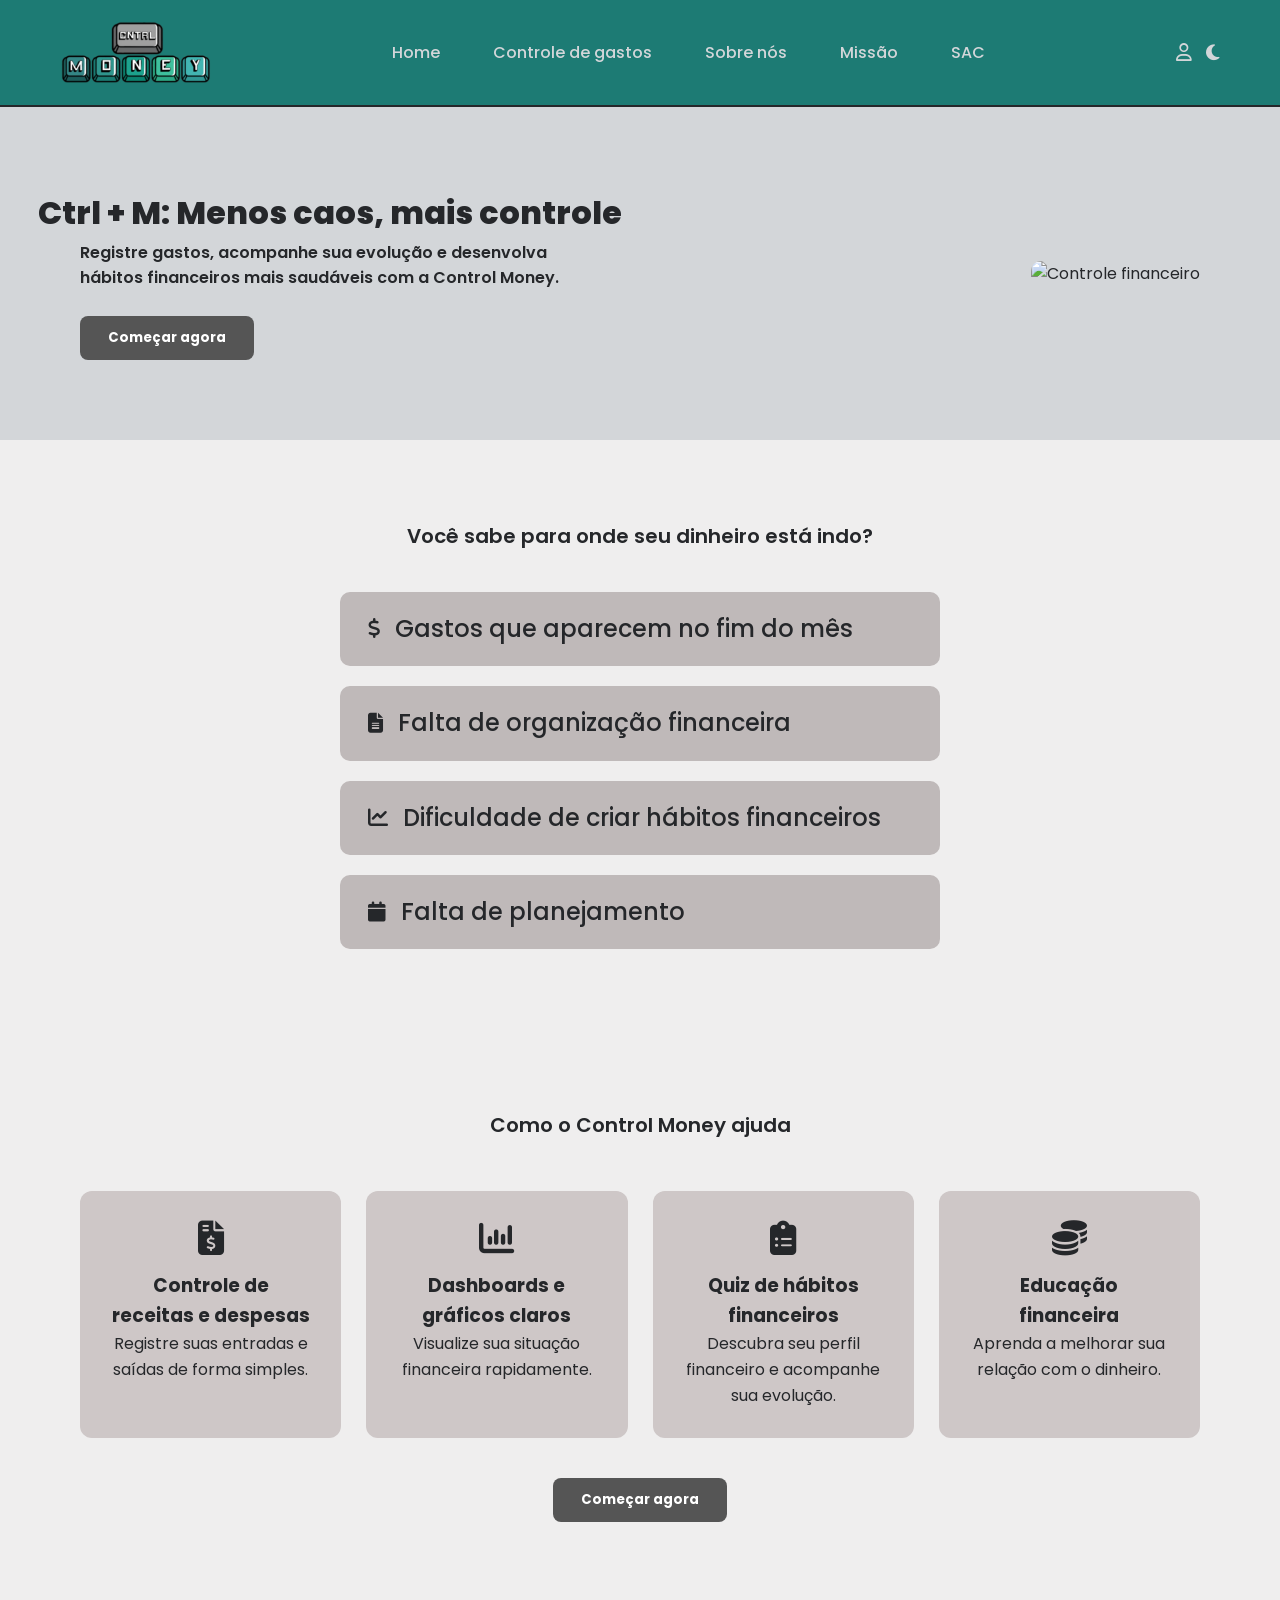
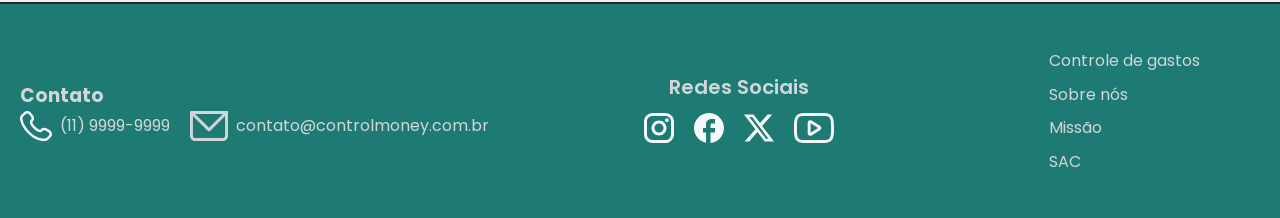
==== index.html @ adb3f0d6 "acho que agora vai" ====
<!doctype html>
<html lang="pt-br">
  <head>
    <meta charset="UTF-8" />
    <meta name="viewport" content="width=device-width, initial-scale=1.0" />
    <title>Control Money</title>
    <link rel="stylesheet" href="./css/home.css" />
    <link
      rel="stylesheet"
      href="https://cdnjs.cloudflare.com/ajax/libs/font-awesome/6.5.0/css/all.min.css"
    />
    <link
      href="https://fonts.googleapis.com/css2?family=Poppins:wght@300;400;500;600;700&display=swap"
      rel="stylesheet"
    />
  </head>

  <body>
    <header class="header">
      <div class="headerContainer">
        <div class="menu-toggle">
          <i class="fa-solid fa-bars iconHeader"></i>
        </div>
        <img class="logo" src="./img/logo-site.svg" alt="Logo" />
        <nav class="menu">
          <ul>
            <li><a href="#">Home</a></li>
            <li>
              <a href="./pages/controle-de-gasto/controledegastos.html"
                >Controle de gastos</a
              >
            </li>
            <li><a href="./pages/sobre-nos/page.html">Sobre nós</a></li>
            <li><a href="#">Missão</a></li>
            <li><a href="./pages/sac/page.html">SAC</a></li>
          </ul>
        </nav>

        <div class="header-icons">
          <button><i class="fa-regular fa-user iconHeader"></i></button>
          <button id="toggle-dark"><i class="fa-solid fa-moon iconHeader"></i></button>
        </div>
      </div>
    </header>

    <main class="main">
      <section class="slogan">
        <div class="slogan-text">
          <h2>Ctrl + M: Menos caos, mais controle</h2>
          <p>
            Registre gastos, acompanhe sua evolução e desenvolva hábitos
            financeiros mais saudáveis com a Control Money.
          </p>
          <button class="btn">Começar agora</button>
        </div>
        <div class="slogan-image">
          <img src="img/finance.png" alt="Controle financeiro">
        </div>
      </section>

      <section class="problemas-section">
        <h2>Você sabe para onde seu dinheiro está indo?</h2>
        <div class="problemas-list">
          <div class="problema">
            <i class="fa-solid fa-dollar-sign"></i>
            <p>Gastos que aparecem no fim do mês</p>
          </div>
          <div class="problema">
            <i class="fa-solid fa-file-lines"></i>
            <p>Falta de organização financeira</p>
          </div>
          <div class="problema">
            <i class="fa-solid fa-chart-line"></i>
            <p>Dificuldade de criar hábitos financeiros</p>
          </div>
          <div class="problema">
            <i class="fa-solid fa-calendar"></i>
            <p>Falta de planejamento</p>
          </div>
        </div>
      </section>

      <section class="solucao">
        <h2>Como o Control Money ajuda</h2>
        <div class="cards">
          <div class="card">
            <i class="fa-solid fa-file-invoice-dollar"></i>
            <h3>Controle de receitas e despesas</h3>
            <p>Registre suas entradas e saídas de forma simples.</p>
          </div>

          <div class="card">
            <i class="fa-solid fa-chart-column"></i>
            <h3>Dashboards e gráficos claros</h3>
            <p>Visualize sua situação financeira rapidamente.</p>
          </div>

          <div class="card">
            <i class="fa-solid fa-clipboard-list"></i>
            <h3>Quiz de hábitos financeiros</h3>
            <p>Descubra seu perfil financeiro e acompanhe sua evolução.</p>
          </div>

          <div class="card">
            <i class="fa-solid fa-coins"></i>
            <h3>Educação financeira</h3>
            <p>Aprenda a melhorar sua relação com o dinheiro.</p>
          </div>
        </div>

        <div class="cta">
          <button class="btn" id="modal">Começar agora</button>
        </div>
      </section>
    </main>

    


  <div class="cm-footer">
  <footer class="footer">
 <div class="footer-contact"> 
    <h3>Contato</h3> 

 <div class="contato-lado">   
<div class="contato-link">
<img src="./img/phone.svg" alt="celular">
<p>(11) 9999-9999</h3></p>
</div>

<div class="contato-link">
<img src="./img/email (1).svg" alt="email">
<p>contato@controlmoney.com.br</p>
</div>
</div>
</div>


<div class="redes">
    <h2>Redes Sociais</h2>
    <nav aria-label="Redes Sociais">
        <ul>
<li><a href="#" class="redes-link"> <img src="./img/insta.svg" alt="Instagram"></a> </li>
<li><a href="#"><img src="./img/face.svg" alt="Facebook"></a></li>
<li><a href="#"><img src="./img/x.svg" alt="X"></a></li>
<li><a href="#"><img src="./img/youtube.svg" alt="Youtube"></a></li>
</ul>
</nav>
</div>

<div class="outros">
<nav>

<ul>
<li><a href="./pages/controle-de-gasto/controledegastos.html" >Controle de gastos</a></li>
<li><a href="./pages/sobre-nos/page.html" >Sobre nós</a></li>
<li><a href="#" >Missão</a></li>
<li><a href="./pages/sac/page.html" >SAC</a></li>
</ul>
</nav>
</div>
</footer>
</div>

 <script src="./js/script.js"></script>
  <script src="./pages/questionario/js/script.js"></script>

  </body>
</html>
---- css/home.css ----
@import url(../css/root.css);

* {
  margin: 0;
  padding: 0;
  box-sizing: border-box;
  font-family: "Poppins", sans-serif;
}

/* ================= BODY ================= */

body {
  background: var(--bg-body);
  color: var(--text-main);
  line-height: 1.6;
  overflow-x: hidden;
}

.main {
  width: 100%;
  margin: 0 auto;
  max-width: 1400px;
}

/* ================= HEADER ================= */

.header {
  display: flex;
  align-items: center;
  justify-content: space-between;
  padding: 20px 60px;
  background: var(--bg-header);
  position: relative;
  border-bottom: 2px solid var(--border-header);
}

.headerContainer {
  display: flex;
  align-items: center;
  justify-content: space-between;
  flex-wrap: wrap;
  width: 100%;
  margin: 0 auto;
  max-width: 1400px;
}

/* ================= MENU ================= */

.menu ul {
  display: flex;
  list-style: none;
  gap: 25px;
}

.menu a {
  text-decoration: none;
  color: var(--text-buttons);
  font-weight: 500;
  padding: 8px 14px;
  border-radius: 15px;
  transition: 0.3s;
  font-size: 1rem;
}

/* HOVER COM COR (igual antes) */

.menu a:hover {
  background: var(--hoverButton-Header);
  color: var(--text-buttons);
}

/* ================= ICONES ================= */

.header-icons button {
  border: none;
  background: none;
  font-size: 18px;
  margin-left: 10px;
  cursor: pointer;
}

.iconHeader {
  color: var(--text-buttons);
}

/* ================= MENU HAMBURGUER ================= */

.menu-toggle {
  display: none;
  font-size: 26px;
  cursor: pointer;
}

/* ================= LOGO ================= */

.logo {
  height: 65px;
}

/* ================= HERO ================= */

.slogan {
  display: flex;
  justify-content: space-between;
  align-items: center;
  padding: 80px;
  background: var(--bg-hero);
  flex-wrap: wrap;
  gap: 40px;
}

.slogan-text {
  max-width: 500px;
}

.slogan-text h2 {
  font-size: 2rem;
  font-weight: 800;
  margin-bottom: 1.5px;
  white-space: nowrap;
  text-align: left;
}

.slogan-text p {
  margin-bottom: 25px;
  color: var(--text-secondary);
  font-weight: 600;
  text-align: left;
  justify-content: center;
}

.slogan-image img {
  width: 400px;
  max-width: 100%;
  border-radius: 10px;
  animation: float 4s ease-in-out infinite;
}

/* ================= BOTÃO ================= */

.btn {
  padding: 12px 28px;
  border: none;
  border-radius: 8px;
  background: var(--btn-bg);
  color: white;
  font-weight: bold;
  cursor: pointer;
  transition: 0.3s;
}

.btn:hover {
  transform: scale(1.05);
  background: var(--btn-hover);
}

/* ================= PROBLEMAS ================= */

.problemas-section {
  padding: 80px;
  text-align: center;
}

.problemas-list {
  margin-top: 40px;
  display: flex;
  flex-direction: column;
  align-items: center;
  gap: 20px;
}

.problema {
  background: var(--bg-problem);
  padding: 18px 28px;
  border-radius: 10px;
  width: 100%;
  max-width: 600px;

  display: flex;
  align-items: center;
  gap: 15px;

  opacity: 0;
  transform: translateY(40px);
  transition: 0.7s;
}

.problema p {
  font-size: 1.5rem;
  font-weight: 500;
}

.problema.show {
  opacity: 1;
  transform: translateY(0);
}

.problema:hover {
  transform: translateY(-5px) scale(1.02);
  background: var(--bg-problem-hover);
  box-shadow: 0 10px 25px rgba(0, 0, 0, 0.15);
}

.problema i {
  font-size: 20px;
}

/* ================= SOLUÇÃO ================= */

.solucao {
  padding: 80px;
  text-align: center;
}

.cards {
  margin-top: 50px;
  display: grid;
  grid-template-columns: repeat(auto-fit, minmax(220px, 1fr));
  gap: 25px;
}

.card {
  background: var(--bg-card);
  padding: 30px;
  border-radius: 12px;
  transition: 0.5s;

  opacity: 0;
  transform: translateX(-80px);
}

.card.show {
  opacity: 1;
  transform: translateX(0);
}

.card:nth-child(1) {
  transition-delay: 0.1s;
}
.card:nth-child(2) {
  transition-delay: 0.3s;
}
.card:nth-child(3) {
  transition-delay: 0.5s;
}
.card:nth-child(4) {
  transition-delay: 0.7s;
}

.card i {
  font-size: 35px;
  margin-bottom: 15px;
}

.card:hover {
  transform: translateY(-10px) scale(1.03);
  box-shadow: var(--shadow-card);
}

.cta {
  margin-top: 40px;
}

/* ================= FOOTER ================= */
.footer{
  box-sizing: border-box;
  display: flex;
  max-width: 1440px;
  margin: auto;
  padding: 20px;
  justify-content: space-between; 
  align-items: center;
  gap: 60px;
  flex-wrap: wrap;
}

.cm-footer{
  width: 100%;
   background: var(--bg-header);
    color: #D3D6D9 ;
    text-decoration: none;
    border-top: 2px solid #25272A;
}

 .redes, .outros{
    display: flex;
    flex-direction: column;
    gap: 10px;
    align-self: center;
 }

h2{
    display: flex;
    font-weight: 600;
    font-size: 20px;
    justify-content: center;
    align-items: center;
    margin: 0;
}

.contato h2 {
    justify-content: flex-start;
}

.contato-link{
    display: flex;
    align-items: center;
    gap: 8px;
    font-size: 16px;
    text-decoration: none;
}

.contato-lado{
    display: flex;
    justify-content: center;
    gap: 20px;
}


.redes ul{
    display: flex;
    gap: 20px;
    padding: 0;
    font-size: 16px;
    list-style: none;
}

.redes, .outros a{
  text-decoration: none;
  color: #D3D6D9;
}

.outros ul{
    line-height: 2.1;
    font-size: 16px;
    margin: 20px 60px;
    list-style: none;
}


.outros a:hover {
  background: var(--hoverButton-Header);
  color: var(--text-buttons);
}
           /*====== mobile=====*/

@media screen and (max-width: 440px){
    .footer{
      align-items: center;
        flex-direction: column;
        gap: 24px;
        padding: 40px 20px ;
}

     .contato, .outros{
        display: flex;
        flex-direction: column;
        align-items: center;
        text-align: center;
        gap: 10px;
     }

     .contato-lado{
       flex-direction: column;
       margin: 10px;
       
     }
     
     .contato h2{
      align-self: center;
      justify-content: center;
        text-align: center;
  
     }
     
    }

/* ================= ANIMAÇÕES ================= */

.animate {
  opacity: 0;
  transform: translateY(40px);
  transition: 0.8s;
}

.animate.show {
  opacity: 1;
  transform: translateY(0);
}

/* ================= FLOAT IMG ================= */

@keyframes float {
  0% {
    transform: translateY(0);
  }
  50% {
    transform: translateY(-15px);
  }
  100% {
    transform: translateY(0);
  }
}

/* ================= RESPONSIVO TABLET ================= */

@media (max-width: 900px) {
  .header {
    padding: 20px;
  }

  .logo {
    height: 55px;
  }

  .slogan {
    flex-direction: column-reverse;
    text-align: center;
    padding: 60px 20px;
  }

  .slogan-text {
    max-width: 100%;
  }

  .slogan-text h2 {
    white-space: wrap;
  }

  .slogan-image img {
    width: 300px;
  }

  /* MENU MOBILE */

  .menu-toggle {
    display: block;
  }

  .menu {
    position: absolute;
    top: 70px;
    left: 0;
    width: 100%;
    background: var(--bg-header);
    max-height: 0;
    overflow: hidden;
    transition: 0.4s;
  }

  .menu ul {
    flex-direction: column;
    padding: 20px;
    gap: 15px;
  }

  .menu.active {
    max-height: 350px;
  }
}

/* ================= CELULAR ================= */

@media (max-width: 500px) {
  .slogan-text h2,
  .slogan-text p {
    font-size: 1rem;
  }

  .slogan,
  .problemas-section,
  .solucao {
    padding: 20px;
  }

  .problemas-section h2,
  .solucao h2,
  .card p,
  .card h3 {
    font-size: 1rem;
  }

  .problema p {
    font-size: 0.8rem;
  }
  .card {
    max-width: 234px;
    max-height: 236px;
  }

  .solucao {
    display: flex;
    flex-direction: column;
    justify-content: center;
    align-items: center;
  }

  .footer {
    flex-direction: column;
    text-align: center;
  }
}
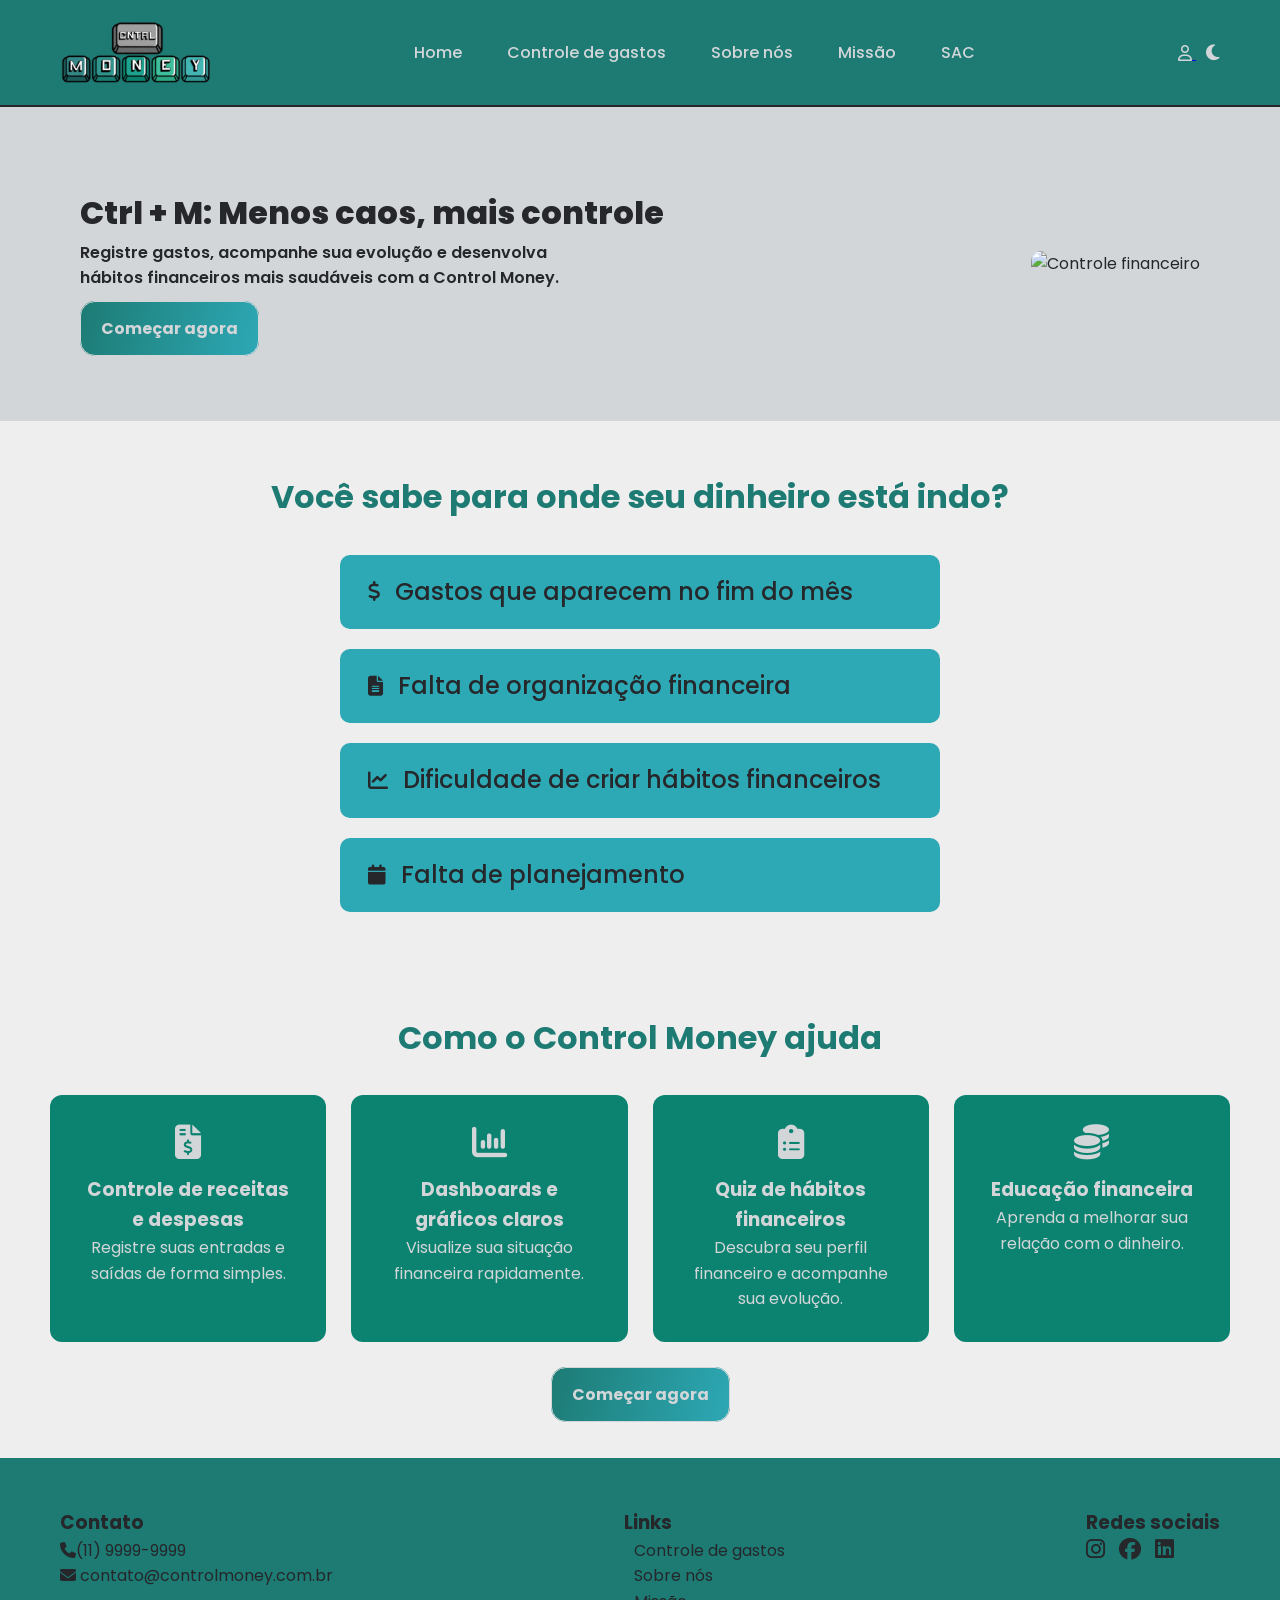
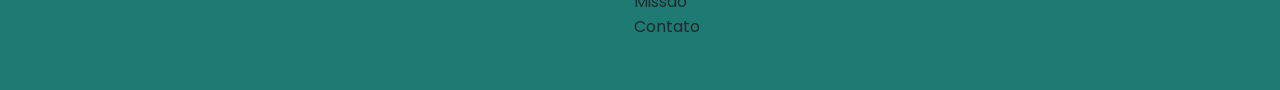
==== commit c78f81b6: "Fix: ajuste nos links de começar agora da página home" ====
--- a/index.html
+++ b/index.html
@@ -3,7 +3,6 @@
   <head>
     <meta charset="UTF-8" />
     <meta name="viewport" content="width=device-width, initial-scale=1.0" />
-    <title>Control Money</title>
     <link rel="stylesheet" href="./css/home.css" />
     <link
       rel="stylesheet"
@@ -13,36 +12,12 @@
       href="https://fonts.googleapis.com/css2?family=Poppins:wght@300;400;500;600;700&display=swap"
       rel="stylesheet"
     />
+    <link rel="shortcut icon" href="./img/logo-mobile.svg" type="image/x-icon">
+    <script src="https://cdn.jsdelivr.net/npm/gsap@3.14.2/dist/gsap.min.js"></script>
+        <title>Control Money</title>
   </head>
 
   <body>
-    <header class="header">
-      <div class="headerContainer">
-        <div class="menu-toggle">
-          <i class="fa-solid fa-bars iconHeader"></i>
-        </div>
-        <img class="logo" src="./img/logo-site.svg" alt="Logo" />
-        <nav class="menu">
-          <ul>
-            <li><a href="#">Home</a></li>
-            <li>
-              <a href="./pages/controle-de-gasto/controledegastos.html"
-                >Controle de gastos</a
-              >
-            </li>
-            <li><a href="./pages/sobre-nos/page.html">Sobre nós</a></li>
-            <li><a href="#">Missão</a></li>
-            <li><a href="./pages/sac/page.html">SAC</a></li>
-          </ul>
-        </nav>
-
-        <div class="header-icons">
-          <button><i class="fa-regular fa-user iconHeader"></i></button>
-          <button id="toggle-dark"><i class="fa-solid fa-moon iconHeader"></i></button>
-        </div>
-      </div>
-    </header>
-
     <main class="main">
       <section class="slogan">
         <div class="slogan-text">
@@ -51,10 +26,10 @@
             Registre gastos, acompanhe sua evolução e desenvolva hábitos
             financeiros mais saudáveis com a Control Money.
           </p>
-          <button class="btn">Começar agora</button>
+          <a class="btn" href="./pages/login/page.html">Começar agora</a>
         </div>
         <div class="slogan-image">
-          <img src="img/finance.png" alt="Controle financeiro">
+          <img src="img/finance.png" alt="Controle financeiro" />
         </div>
       </section>
 
@@ -109,61 +84,45 @@
         </div>
 
         <div class="cta">
-          <button class="btn" id="modal">Começar agora</button>
+          <a class="btn" href="./pages/login/page.html">Começar agora</a>
         </div>
       </section>
     </main>
 
-    
-
-
-  <div class="cm-footer">
-  <footer class="footer">
- <div class="footer-contact"> 
-    <h3>Contato</h3> 
-
- <div class="contato-lado">   
-<div class="contato-link">
-<img src="./img/phone.svg" alt="celular">
-<p>(11) 9999-9999</h3></p>
-</div>
-
-<div class="contato-link">
-<img src="./img/email (1).svg" alt="email">
-<p>contato@controlmoney.com.br</p>
-</div>
-</div>
-</div>
-
-
-<div class="redes">
-    <h2>Redes Sociais</h2>
-    <nav aria-label="Redes Sociais">
+    <footer class="footer">
+      <div class="footer-contact">
+        <h3>Contato</h3>
+        <p><i class="fa-solid fa-phone"></i>(11) 9999-9999</p>
+        <p>
+          <i class="fa-solid fa-envelope"></i>
+          contato@controlmoney.com.br
+        </p>
+      </div>
+      <div class="footer-links">
+        <h3>Links</h3>
         <ul>
-<li><a href="#" class="redes-link"> <img src="./img/insta.svg" alt="Instagram"></a> </li>
-<li><a href="#"><img src="./img/face.svg" alt="Facebook"></a></li>
-<li><a href="#"><img src="./img/x.svg" alt="X"></a></li>
-<li><a href="#"><img src="./img/youtube.svg" alt="Youtube"></a></li>
-</ul>
-</nav>
-</div>
-
-<div class="outros">
-<nav>
-
-<ul>
-<li><a href="./pages/controle-de-gasto/controledegastos.html" >Controle de gastos</a></li>
-<li><a href="./pages/sobre-nos/page.html" >Sobre nós</a></li>
-<li><a href="#" >Missão</a></li>
-<li><a href="./pages/sac/page.html" >SAC</a></li>
-</ul>
-</nav>
-</div>
-</footer>
-</div>
-
- <script src="./js/script.js"></script>
-  <script src="./pages/questionario/js/script.js"></script>
-
+          <li>
+            <a href="./pages/controle-de-gasto/controledegastos.html"
+              >Controle de gastos</a
+            >
+          </li>
+          <li><a href="#">Sobre nós</a></li>
+          <li><a href="#">Missão</a></li>
+          <li><a href="./pages/sac/page.html">Contato</a></li>
+        </ul>
+      </div>
+      <div class="footer-social">
+        <h3>Redes sociais</h3>
+        <i class="fa-brands fa-instagram"></i>
+        <i class="fa-brands fa-facebook"></i>
+        <i class="fa-brands fa-linkedin"></i>
+      </div>
+    </footer>
+    <script src="./js/script.js"></script>
+    <script src="./pages/questionario/js/script.js"></script>
+    <script type="module">
+      import Header from "./components/header/headerComponente.js";
+      new Header({ container: document.body });
+    </script>
   </body>
 </html>
--- a/css/home.css
+++ b/css/home.css
@@ -1,4 +1,5 @@
 @import url(../css/root.css);
+@import url(../components/header/header.css);
 
 * {
   margin: 0;
@@ -21,82 +22,6 @@
   margin: 0 auto;
   max-width: 1400px;
 }
-
-/* ================= HEADER ================= */
-
-.header {
-  display: flex;
-  align-items: center;
-  justify-content: space-between;
-  padding: 20px 60px;
-  background: var(--bg-header);
-  position: relative;
-  border-bottom: 2px solid var(--border-header);
-}
-
-.headerContainer {
-  display: flex;
-  align-items: center;
-  justify-content: space-between;
-  flex-wrap: wrap;
-  width: 100%;
-  margin: 0 auto;
-  max-width: 1400px;
-}
-
-/* ================= MENU ================= */
-
-.menu ul {
-  display: flex;
-  list-style: none;
-  gap: 25px;
-}
-
-.menu a {
-  text-decoration: none;
-  color: var(--text-buttons);
-  font-weight: 500;
-  padding: 8px 14px;
-  border-radius: 15px;
-  transition: 0.3s;
-  font-size: 1rem;
-}
-
-/* HOVER COM COR (igual antes) */
-
-.menu a:hover {
-  background: var(--hoverButton-Header);
-  color: var(--text-buttons);
-}
-
-/* ================= ICONES ================= */
-
-.header-icons button {
-  border: none;
-  background: none;
-  font-size: 18px;
-  margin-left: 10px;
-  cursor: pointer;
-}
-
-.iconHeader {
-  color: var(--text-buttons);
-}
-
-/* ================= MENU HAMBURGUER ================= */
-
-.menu-toggle {
-  display: none;
-  font-size: 26px;
-  cursor: pointer;
-}
-
-/* ================= LOGO ================= */
-
-.logo {
-  height: 65px;
-}
-
 /* ================= HERO ================= */
 
 .slogan {
@@ -139,14 +64,15 @@
 /* ================= BOTÃO ================= */
 
 .btn {
-  padding: 12px 28px;
-  border: none;
-  border-radius: 8px;
+  padding: 15px 20px;
+  border: 0.5px solid #D3D6D9;
+  border-radius: 15px;
   background: var(--btn-bg);
-  color: white;
+  color: var(--text-buttons);
   font-weight: bold;
   cursor: pointer;
   transition: 0.3s;
+  text-decoration: none;
 }
 
 .btn:hover {
@@ -157,12 +83,18 @@
 /* ================= PROBLEMAS ================= */
 
 .problemas-section {
-  padding: 80px;
+  padding: 50px;
   text-align: center;
 }
 
+.problemas-section h2{
+  color: var(--text-sections);
+  font-weight: 700;
+  font-size: 2rem;
+}
+
 .problemas-list {
-  margin-top: 40px;
+  margin-top: 32px;
   display: flex;
   flex-direction: column;
   align-items: center;
@@ -208,12 +140,18 @@
 /* ================= SOLUÇÃO ================= */
 
 .solucao {
-  padding: 80px;
+  padding: 50px;
   text-align: center;
 }
 
+.solucao h2{
+  color: var(--text-sections);
+  font-weight: 700;
+  font-size: 2rem;
+}
+
 .cards {
-  margin-top: 50px;
+  margin-top: 32px;
   display: grid;
   grid-template-columns: repeat(auto-fit, minmax(220px, 1fr));
   gap: 25px;
@@ -224,7 +162,7 @@
   padding: 30px;
   border-radius: 12px;
   transition: 0.5s;
-
+color: var(--text-buttons);
   opacity: 0;
   transform: translateX(-80px);
 }
@@ -262,118 +200,36 @@
 }
 
 /* ================= FOOTER ================= */
-.footer{
-  box-sizing: border-box;
+
+.footer {
   display: flex;
-  max-width: 1440px;
-  margin: auto;
-  padding: 20px;
-  justify-content: space-between; 
-  align-items: center;
-  gap: 60px;
+  justify-content: space-between;
+  padding: 50px 60px;
+  background: var(--bg-header);
   flex-wrap: wrap;
-}
-
-.cm-footer{
-  width: 100%;
-   background: var(--bg-header);
-    color: #D3D6D9 ;
-    text-decoration: none;
-    border-top: 2px solid #25272A;
-}
-
- .redes, .outros{
-    display: flex;
-    flex-direction: column;
-    gap: 10px;
-    align-self: center;
- }
-
-h2{
-    display: flex;
-    font-weight: 600;
-    font-size: 20px;
-    justify-content: center;
-    align-items: center;
-    margin: 0;
-}
-
-.contato h2 {
-    justify-content: flex-start;
-}
-
-.contato-link{
-    display: flex;
-    align-items: center;
-    gap: 8px;
-    font-size: 16px;
-    text-decoration: none;
-}
-
-.contato-lado{
-    display: flex;
-    justify-content: center;
-    gap: 20px;
-}
-
-
-.redes ul{
-    display: flex;
-    gap: 20px;
-    padding: 0;
-    font-size: 16px;
-    list-style: none;
-}
-
-.redes, .outros a{
+  gap: 40px;
+}
+
+.footer-links ul {
+  list-style: none;
+}
+
+.footer-links a {
   text-decoration: none;
-  color: #D3D6D9;
-}
-
-.outros ul{
-    line-height: 2.1;
-    font-size: 16px;
-    margin: 20px 60px;
-    list-style: none;
-}
-
-
-.outros a:hover {
-  background: var(--hoverButton-Header);
-  color: var(--text-buttons);
-}
-           /*====== mobile=====*/
-
-@media screen and (max-width: 440px){
-    .footer{
-      align-items: center;
-        flex-direction: column;
-        gap: 24px;
-        padding: 40px 20px ;
-}
-
-     .contato, .outros{
-        display: flex;
-        flex-direction: column;
-        align-items: center;
-        text-align: center;
-        gap: 10px;
-     }
-
-     .contato-lado{
-       flex-direction: column;
-       margin: 10px;
-       
-     }
-     
-     .contato h2{
-      align-self: center;
-      justify-content: center;
-        text-align: center;
-  
-     }
-     
-    }
+  color: var(--text-menu);
+  padding: 10px;
+  border-radius: 5px;
+  justify-content: center;
+}
+.footer-links a:hover {
+  background: #6366f1;
+  color: white;
+}
+.footer-social i {
+  font-size: 22px;
+  margin-right: 10px;
+  cursor: pointer;
+}
 
 /* ================= ANIMAÇÕES ================= */
 
@@ -405,14 +261,6 @@
 /* ================= RESPONSIVO TABLET ================= */
 
 @media (max-width: 900px) {
-  .header {
-    padding: 20px;
-  }
-
-  .logo {
-    height: 55px;
-  }
-
   .slogan {
     flex-direction: column-reverse;
     text-align: center;
@@ -431,32 +279,7 @@
     width: 300px;
   }
 
-  /* MENU MOBILE */
-
-  .menu-toggle {
-    display: block;
-  }
-
-  .menu {
-    position: absolute;
-    top: 70px;
-    left: 0;
-    width: 100%;
-    background: var(--bg-header);
-    max-height: 0;
-    overflow: hidden;
-    transition: 0.4s;
-  }
-
-  .menu ul {
-    flex-direction: column;
-    padding: 20px;
-    gap: 15px;
-  }
-
-  .menu.active {
-    max-height: 350px;
-  }
+
 }
 
 /* ================= CELULAR ================= */
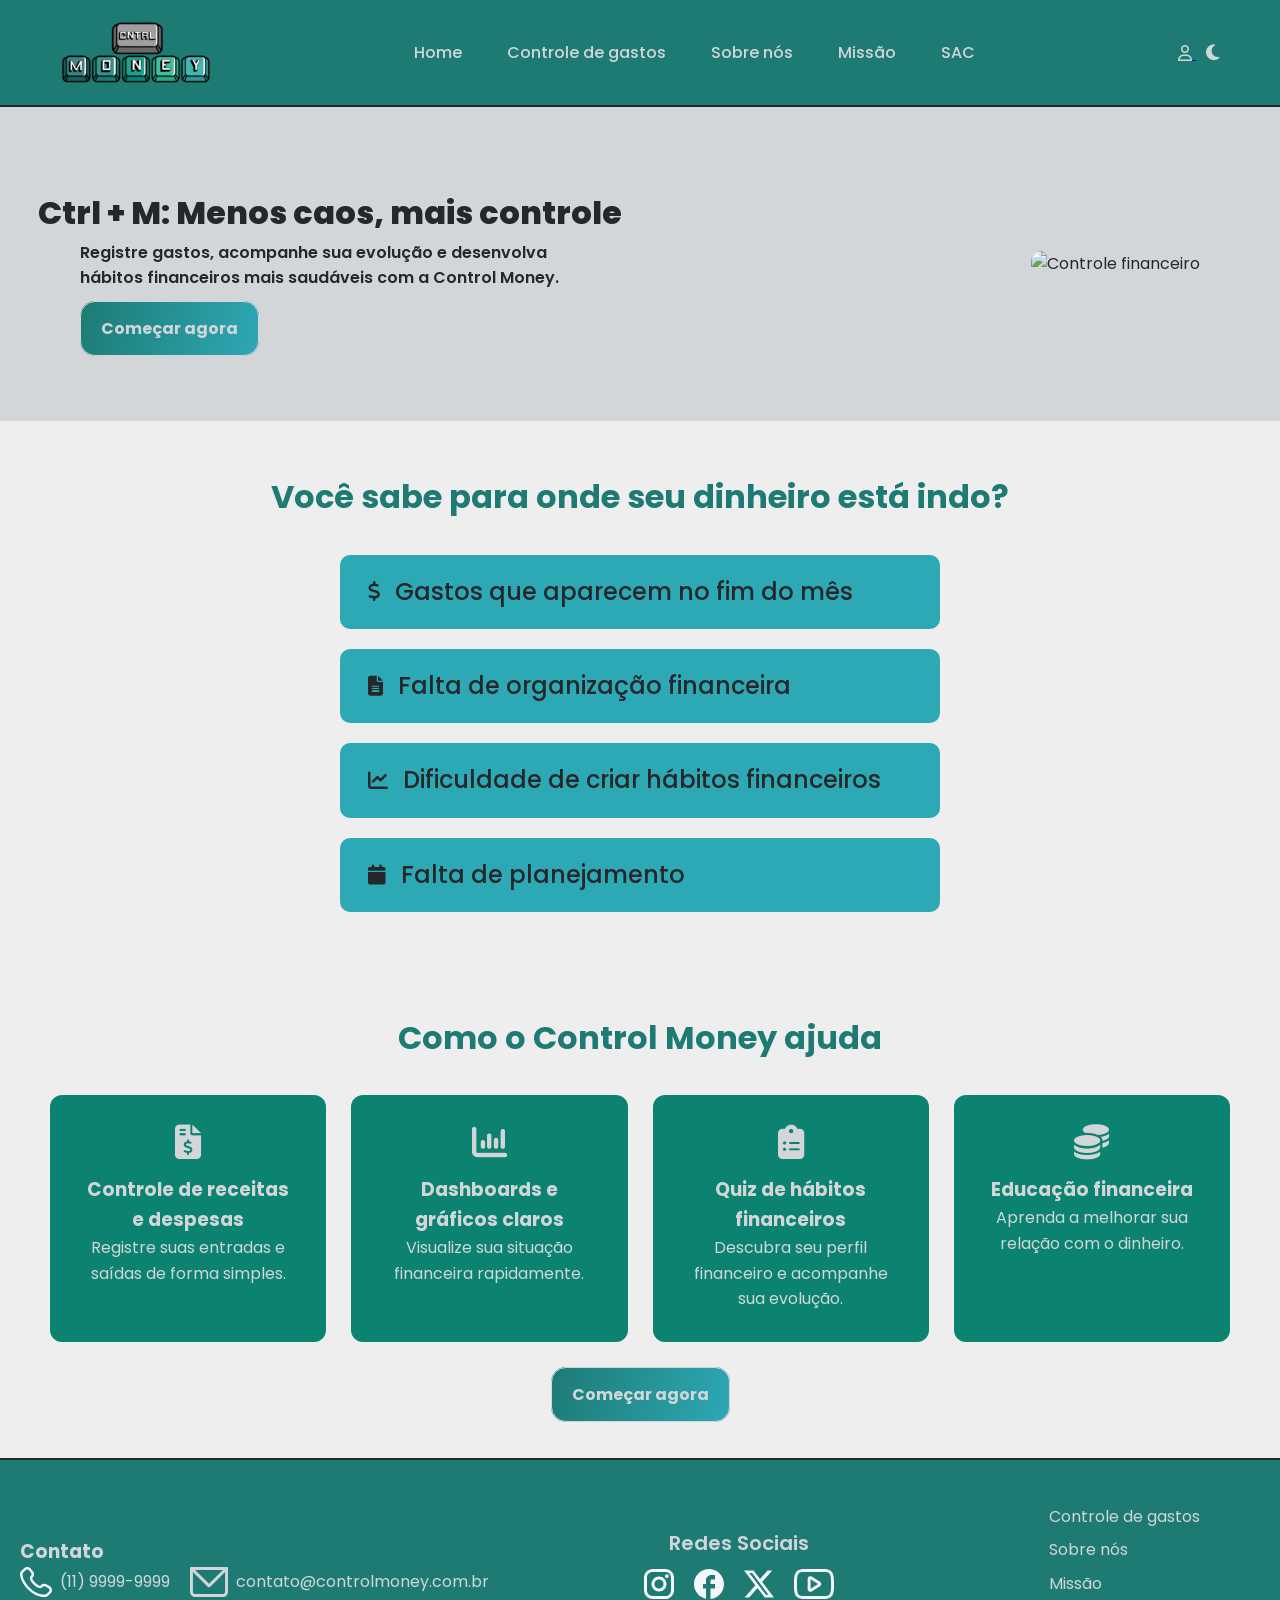
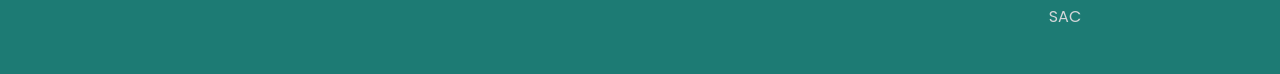
==== commit 068c3abd: "Resolvendo conflitos de merge" ====
--- a/index.html
+++ b/index.html
@@ -89,37 +89,58 @@
       </section>
     </main>
 
-    <footer class="footer">
-      <div class="footer-contact">
-        <h3>Contato</h3>
-        <p><i class="fa-solid fa-phone"></i>(11) 9999-9999</p>
-        <p>
-          <i class="fa-solid fa-envelope"></i>
-          contato@controlmoney.com.br
-        </p>
-      </div>
-      <div class="footer-links">
-        <h3>Links</h3>
+    
+
+
+  <div class="cm-footer">
+  <footer class="footer">
+ <div class="footer-contact"> 
+    <h3>Contato</h3> 
+
+ <div class="contato-lado">   
+<div class="contato-link">
+<img src="./img/phone.svg" alt="celular">
+<p>(11) 9999-9999</h3></p>
+</div>
+
+<div class="contato-link">
+<img src="./img/email (1).svg" alt="email">
+<p>contato@controlmoney.com.br</p>
+</div>
+</div>
+</div>
+
+
+<div class="redes">
+    <h2>Redes Sociais</h2>
+    <nav aria-label="Redes Sociais">
         <ul>
-          <li>
-            <a href="./pages/controle-de-gasto/controledegastos.html"
-              >Controle de gastos</a
-            >
-          </li>
-          <li><a href="#">Sobre nós</a></li>
-          <li><a href="#">Missão</a></li>
-          <li><a href="./pages/sac/page.html">Contato</a></li>
-        </ul>
-      </div>
-      <div class="footer-social">
-        <h3>Redes sociais</h3>
-        <i class="fa-brands fa-instagram"></i>
-        <i class="fa-brands fa-facebook"></i>
-        <i class="fa-brands fa-linkedin"></i>
-      </div>
-    </footer>
-    <script src="./js/script.js"></script>
-    <script src="./pages/questionario/js/script.js"></script>
+
+<li><a href="#" class="redes-link"> <img src="./img/insta.svg" alt="Instagram"></a> </li>
+<li><a href="#"><img src="./img/face.svg" alt="Facebook"></a></li>
+<li><a href="#"><img src="./img/x.svg" alt="X"></a></li>
+<li><a href="#"><img src="./img/youtube.svg" alt="Youtube"></a></li>
+</ul>
+</nav>
+</div>
+
+<div class="outros">
+<nav>
+
+<ul>
+<li><a href="./pages/controle-de-gasto/controledegastos.html" >Controle de gastos</a></li>
+<li><a href="./pages/sobre-nos/page.html" >Sobre nós</a></li>
+<li><a href="#" >Missão</a></li>
+<li><a href="./pages/sac/page.html" >SAC</a></li>
+</ul>
+</nav>
+</div>
+</footer>
+</div>
+
+ <script src="./js/script.js"></script>
+  <script src="./pages/questionario/js/script.js"></script>
+
     <script type="module">
       import Header from "./components/header/headerComponente.js";
       new Header({ container: document.body });
--- a/css/home.css
+++ b/css/home.css
@@ -200,36 +200,118 @@
 }
 
 /* ================= FOOTER ================= */
-
-.footer {
+.footer{
+  box-sizing: border-box;
   display: flex;
-  justify-content: space-between;
-  padding: 50px 60px;
-  background: var(--bg-header);
+  max-width: 1440px;
+  margin: auto;
+  padding: 20px;
+  justify-content: space-between; 
+  align-items: center;
+  gap: 60px;
   flex-wrap: wrap;
-  gap: 40px;
-}
-
-.footer-links ul {
-  list-style: none;
-}
-
-.footer-links a {
+}
+
+.cm-footer{
+  width: 100%;
+   background: var(--bg-header);
+    color: #D3D6D9 ;
+    text-decoration: none;
+    border-top: 2px solid #25272A;
+}
+
+ .redes, .outros{
+    display: flex;
+    flex-direction: column;
+    gap: 10px;
+    align-self: center;
+ }
+
+h2{
+    display: flex;
+    font-weight: 600;
+    font-size: 20px;
+    justify-content: center;
+    align-items: center;
+    margin: 0;
+}
+
+.contato h2 {
+    justify-content: flex-start;
+}
+
+.contato-link{
+    display: flex;
+    align-items: center;
+    gap: 8px;
+    font-size: 16px;
+    text-decoration: none;
+}
+
+.contato-lado{
+    display: flex;
+    justify-content: center;
+    gap: 20px;
+}
+
+
+.redes ul{
+    display: flex;
+    gap: 20px;
+    padding: 0;
+    font-size: 16px;
+    list-style: none;
+}
+
+.redes, .outros a{
   text-decoration: none;
-  color: var(--text-menu);
-  padding: 10px;
-  border-radius: 5px;
-  justify-content: center;
-}
-.footer-links a:hover {
-  background: #6366f1;
-  color: white;
-}
-.footer-social i {
-  font-size: 22px;
-  margin-right: 10px;
-  cursor: pointer;
-}
+  color: #D3D6D9;
+}
+
+.outros ul{
+    line-height: 2.1;
+    font-size: 16px;
+    margin: 20px 60px;
+    list-style: none;
+}
+
+
+.outros a:hover {
+  background: var(--hoverButton-Header);
+  color: var(--text-buttons);
+}
+           /*====== mobile=====*/
+
+@media screen and (max-width: 440px){
+    .footer{
+      align-items: center;
+        flex-direction: column;
+        gap: 24px;
+        padding: 40px 20px ;
+}
+
+     .contato, .outros{
+        display: flex;
+        flex-direction: column;
+        align-items: center;
+        text-align: center;
+        gap: 10px;
+     }
+
+     .contato-lado{
+       flex-direction: column;
+       margin: 10px;
+       
+     }
+     
+     .contato h2{
+      align-self: center;
+      justify-content: center;
+        text-align: center;
+  
+     }
+     
+    }
 
 /* ================= ANIMAÇÕES ================= */
 
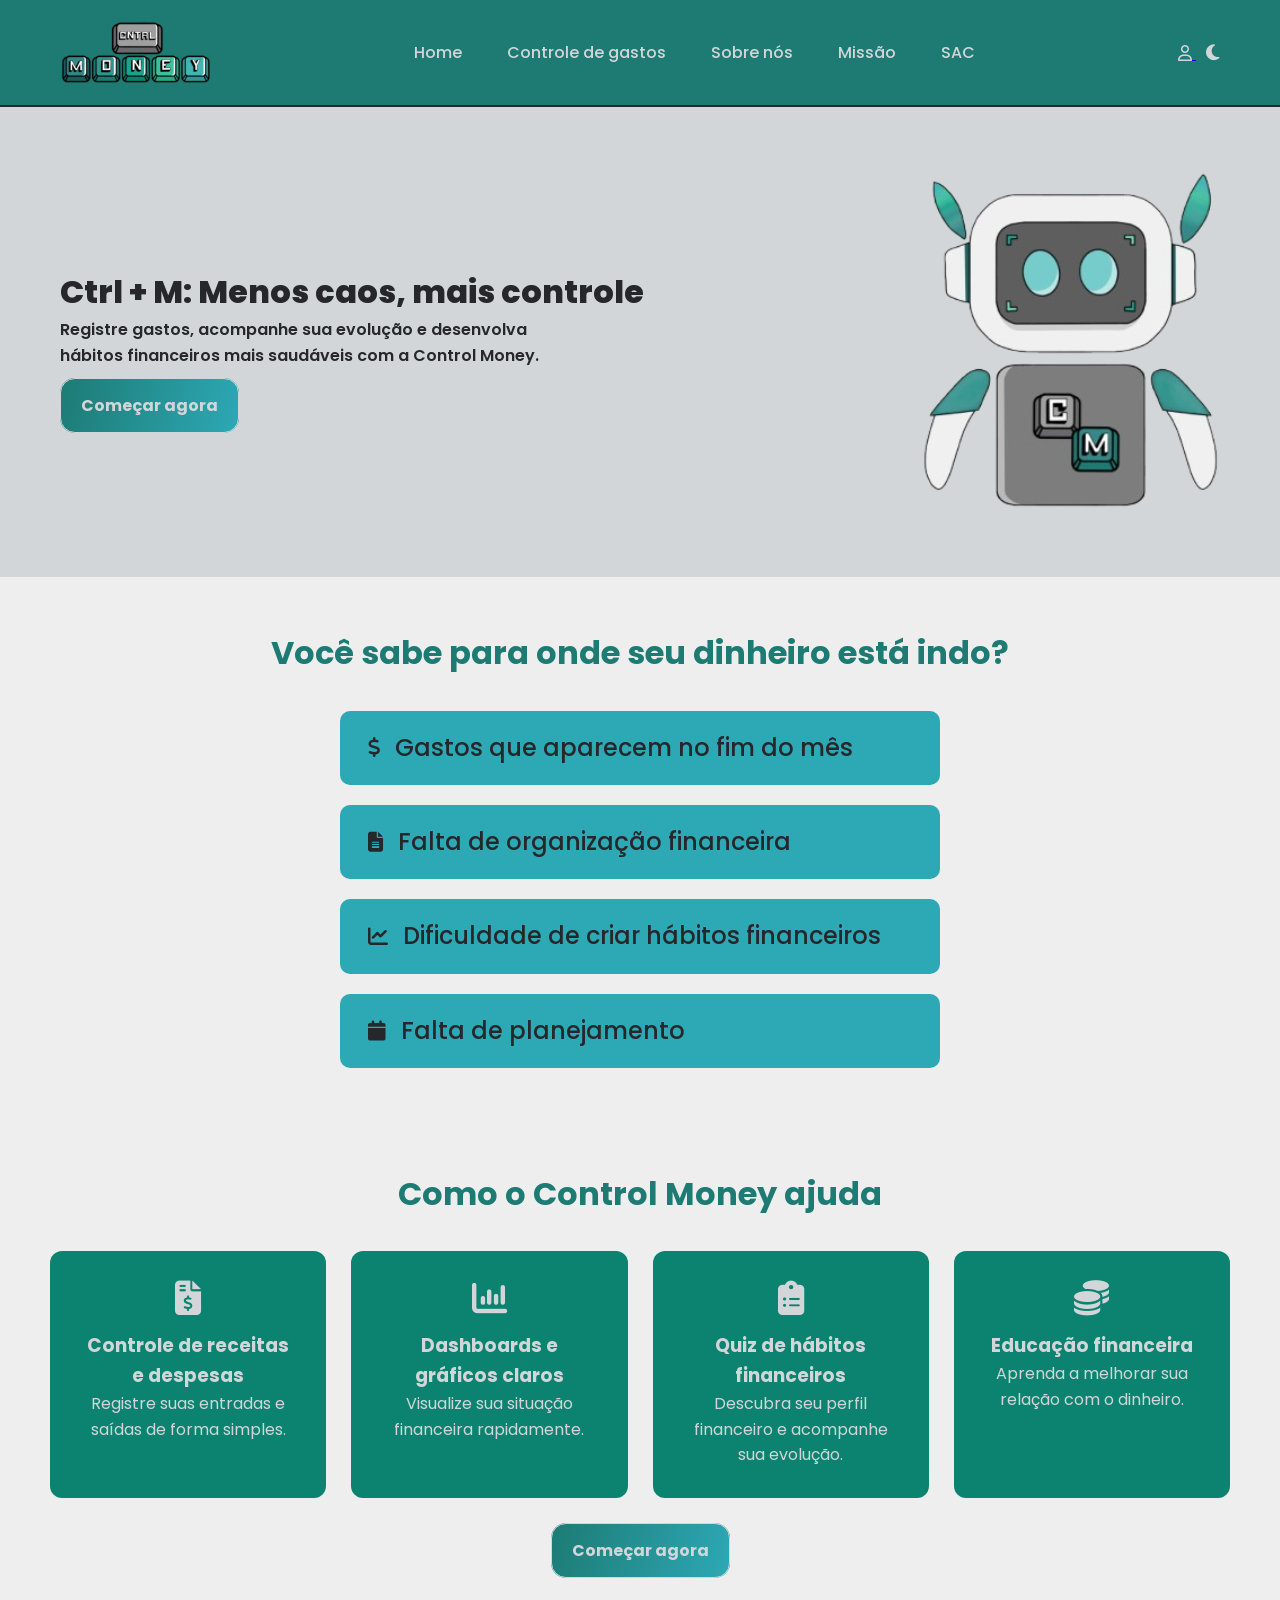
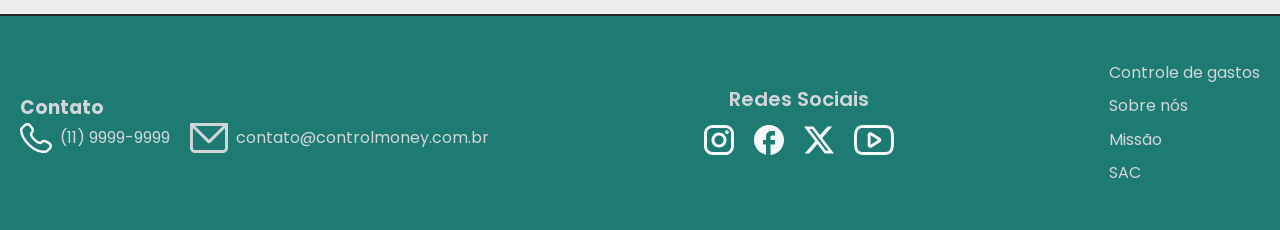
==== commit dc5abcde: "Fix: adicionaod mascote, corrigido alinhamento do h2 no home" ====
--- a/index.html
+++ b/index.html
@@ -29,7 +29,7 @@
           <a class="btn" href="./pages/login/page.html">Começar agora</a>
         </div>
         <div class="slogan-image">
-          <img src="img/finance.png" alt="Controle financeiro" />
+          <img src="./img/controlzin.svg" alt="Controle financeiro" />
         </div>
       </section>
 
@@ -90,14 +90,14 @@
     </main>
 
     
+    
+<!--Footer-->
+<div class="cm-footer">
+<footer class="footer">
+<div class="footer-contact"> 
+<h3>Contato</h3> 
 
-
-  <div class="cm-footer">
-  <footer class="footer">
- <div class="footer-contact"> 
-    <h3>Contato</h3> 
-
- <div class="contato-lado">   
+<div class="contato-lado">   
 <div class="contato-link">
 <img src="./img/phone.svg" alt="celular">
 <p>(11) 9999-9999</h3></p>
@@ -112,9 +112,9 @@
 
 
 <div class="redes">
-    <h2>Redes Sociais</h2>
-    <nav aria-label="Redes Sociais">
-        <ul>
+<h2>Redes Sociais</h2>
+<nav aria-label="Redes Sociais">
+<ul>
 
 <li><a href="#" class="redes-link"> <img src="./img/insta.svg" alt="Instagram"></a> </li>
 <li><a href="#"><img src="./img/face.svg" alt="Facebook"></a></li>
@@ -124,9 +124,9 @@
 </nav>
 </div>
 
+
 <div class="outros">
 <nav>
-
 <ul>
 <li><a href="./pages/controle-de-gasto/controledegastos.html" >Controle de gastos</a></li>
 <li><a href="./pages/sobre-nos/page.html" >Sobre nós</a></li>
@@ -135,15 +135,15 @@
 </ul>
 </nav>
 </div>
+
 </footer>
 </div>
 
- <script src="./js/script.js"></script>
-  <script src="./pages/questionario/js/script.js"></script>
-
-    <script type="module">
-      import Header from "./components/header/headerComponente.js";
-      new Header({ container: document.body });
-    </script>
-  </body>
+<script src="./js/script.js"></script>
+<script src="./pages/questionario/js/script.js"></script>
+<script type="module">
+import Header from "./components/header/headerComponente.js";
+new Header({ container: document.body });
+</script>
+</body>
 </html>
--- a/css/home.css
+++ b/css/home.css
@@ -28,7 +28,7 @@
   display: flex;
   justify-content: space-between;
   align-items: center;
-  padding: 80px;
+  padding: 60px;
   background: var(--bg-hero);
   flex-wrap: wrap;
   gap: 40px;
@@ -39,9 +39,11 @@
 }
 
 .slogan-text h2 {
+  display: block;
   font-size: 2rem;
   font-weight: 800;
-  margin-bottom: 1.5px;
+  margin: 0;
+  padding: 0;
   white-space: nowrap;
   text-align: left;
 }
@@ -55,7 +57,7 @@
 }
 
 .slogan-image img {
-  width: 400px;
+  width: 300px;
   max-width: 100%;
   border-radius: 10px;
   animation: float 4s ease-in-out infinite;
@@ -65,7 +67,7 @@
 
 .btn {
   padding: 15px 20px;
-  border: 0.5px solid #D3D6D9;
+  border: 0.5px solid #d3d6d9;
   border-radius: 15px;
   background: var(--btn-bg);
   color: var(--text-buttons);
@@ -87,7 +89,7 @@
   text-align: center;
 }
 
-.problemas-section h2{
+.problemas-section h2 {
   color: var(--text-sections);
   font-weight: 700;
   font-size: 2rem;
@@ -144,7 +146,7 @@
   text-align: center;
 }
 
-.solucao h2{
+.solucao h2 {
   color: var(--text-sections);
   font-weight: 700;
   font-size: 2rem;
@@ -162,7 +164,7 @@
   padding: 30px;
   border-radius: 12px;
   transition: 0.5s;
-color: var(--text-buttons);
+  color: var(--text-buttons);
   opacity: 0;
   transform: translateX(-80px);
 }
@@ -200,118 +202,126 @@
 }
 
 /* ================= FOOTER ================= */
-.footer{
+.footer {
   box-sizing: border-box;
   display: flex;
   max-width: 1440px;
   margin: auto;
   padding: 20px;
-  justify-content: space-between; 
+  justify-content: space-between;
   align-items: center;
   gap: 60px;
   flex-wrap: wrap;
 }
 
-.cm-footer{
+.cm-footer {
   width: 100%;
-   background: var(--bg-header);
-    color: #D3D6D9 ;
-    text-decoration: none;
-    border-top: 2px solid #25272A;
-}
-
- .redes, .outros{
-    display: flex;
-    flex-direction: column;
-    gap: 10px;
-    align-self: center;
- }
-
-h2{
-    display: flex;
-    font-weight: 600;
-    font-size: 20px;
-    justify-content: center;
-    align-items: center;
-    margin: 0;
+  background: var(--bg-header);
+  color: #d3d6d9;
+  text-decoration: none;
+  border-top: 2px solid #25272a;
+}
+
+.redes,
+.outros {
+  display: flex;
+  flex-direction: column;
+  gap: 10px;
+  align-self: center;
+}
+
+h2 {
+  display: flex;
+  font-weight: 600;
+  font-size: 20px;
+  justify-content: center;
+  align-items: center;
+  margin: 0;
 }
 
 .contato h2 {
-    justify-content: flex-start;
-}
-
-.contato-link{
-    display: flex;
-    align-items: center;
-    gap: 8px;
-    font-size: 16px;
-    text-decoration: none;
-}
-
-.contato-lado{
-    display: flex;
-    justify-content: center;
-    gap: 20px;
-}
-
-
-.redes ul{
-    display: flex;
-    gap: 20px;
-    padding: 0;
-    font-size: 16px;
-    list-style: none;
-}
-
-.redes, .outros a{
+  justify-content: flex-start;
+}
+
+.contato-link {
+  display: flex;
+  align-items: center;
+  gap: 8px;
+  font-size: 16px;
   text-decoration: none;
-  color: #D3D6D9;
-}
-
-.outros ul{
-    line-height: 2.1;
-    font-size: 16px;
-    margin: 20px 60px;
-    list-style: none;
-}
-
+}
+
+.contato-lado {
+  display: flex;
+  justify-content: center;
+  gap: 20px;
+}
+
+.redes ul {
+  display: flex;
+  gap: 20px;
+  padding: 0;
+  font-size: 16px;
+  list-style: none;
+  flex-wrap: wrap;
+  justify-content: center;
+}
+
+.redes,
+.outros a {
+  text-decoration: none;
+  color: #d3d6d9;
+}
+
+.outros ul {
+  line-height: 2.1;
+  font-size: 16px;
+  margin: 20px 0px;
+  list-style: none;
+}
 
 .outros a:hover {
   background: var(--hoverButton-Header);
   color: var(--text-buttons);
 }
-           /*====== mobile=====*/
-
-@media screen and (max-width: 440px){
-    .footer{
-      align-items: center;
-        flex-direction: column;
-        gap: 24px;
-        padding: 40px 20px ;
-}
-
-     .contato, .outros{
-        display: flex;
-        flex-direction: column;
-        align-items: center;
-        text-align: center;
-        gap: 10px;
-     }
-
-     .contato-lado{
-       flex-direction: column;
-       margin: 10px;
-       
-     }
-     
-     .contato h2{
-      align-self: center;
-      justify-content: center;
-        text-align: center;
-  
-     }
-     
-    }
+
+/*====== mobile=====*/
+@media (max-width: 1000px) {
+  .footer {
+    flex-direction: column;
+    align-items: center;
+    gap: 24px;
+  }
+}
+
+@media (max-width: 440px) {
+  .footer {
+    align-items: center;
+    flex-direction: column;
+    gap: 24px;
+    padding: 40px 20px;
+  }
+
+  .contato,
+  .outros {
+    display: flex;
+    flex-direction: column;
+    align-items: center;
+    text-align: center;
+    gap: 10px;
+  }
+
+  .contato-lado {
+    flex-direction: column;
+    margin: 10px;
+  }
+
+  .contato h2 {
+    align-self: center;
+    justify-content: center;
+    text-align: center;
+  }
+}
 
 /* ================= ANIMAÇÕES ================= */
 
@@ -341,6 +351,11 @@
 }
 
 /* ================= RESPONSIVO TABLET ================= */
+@media (max-width: 1000px) {
+  .slogan-image img {
+    width: 200px;
+  }
+}
 
 @media (max-width: 900px) {
   .slogan {
@@ -358,10 +373,8 @@
   }
 
   .slogan-image img {
-    width: 300px;
-  }
-
-
+    width: 150px;
+  }
 }
 
 /* ================= CELULAR ================= */
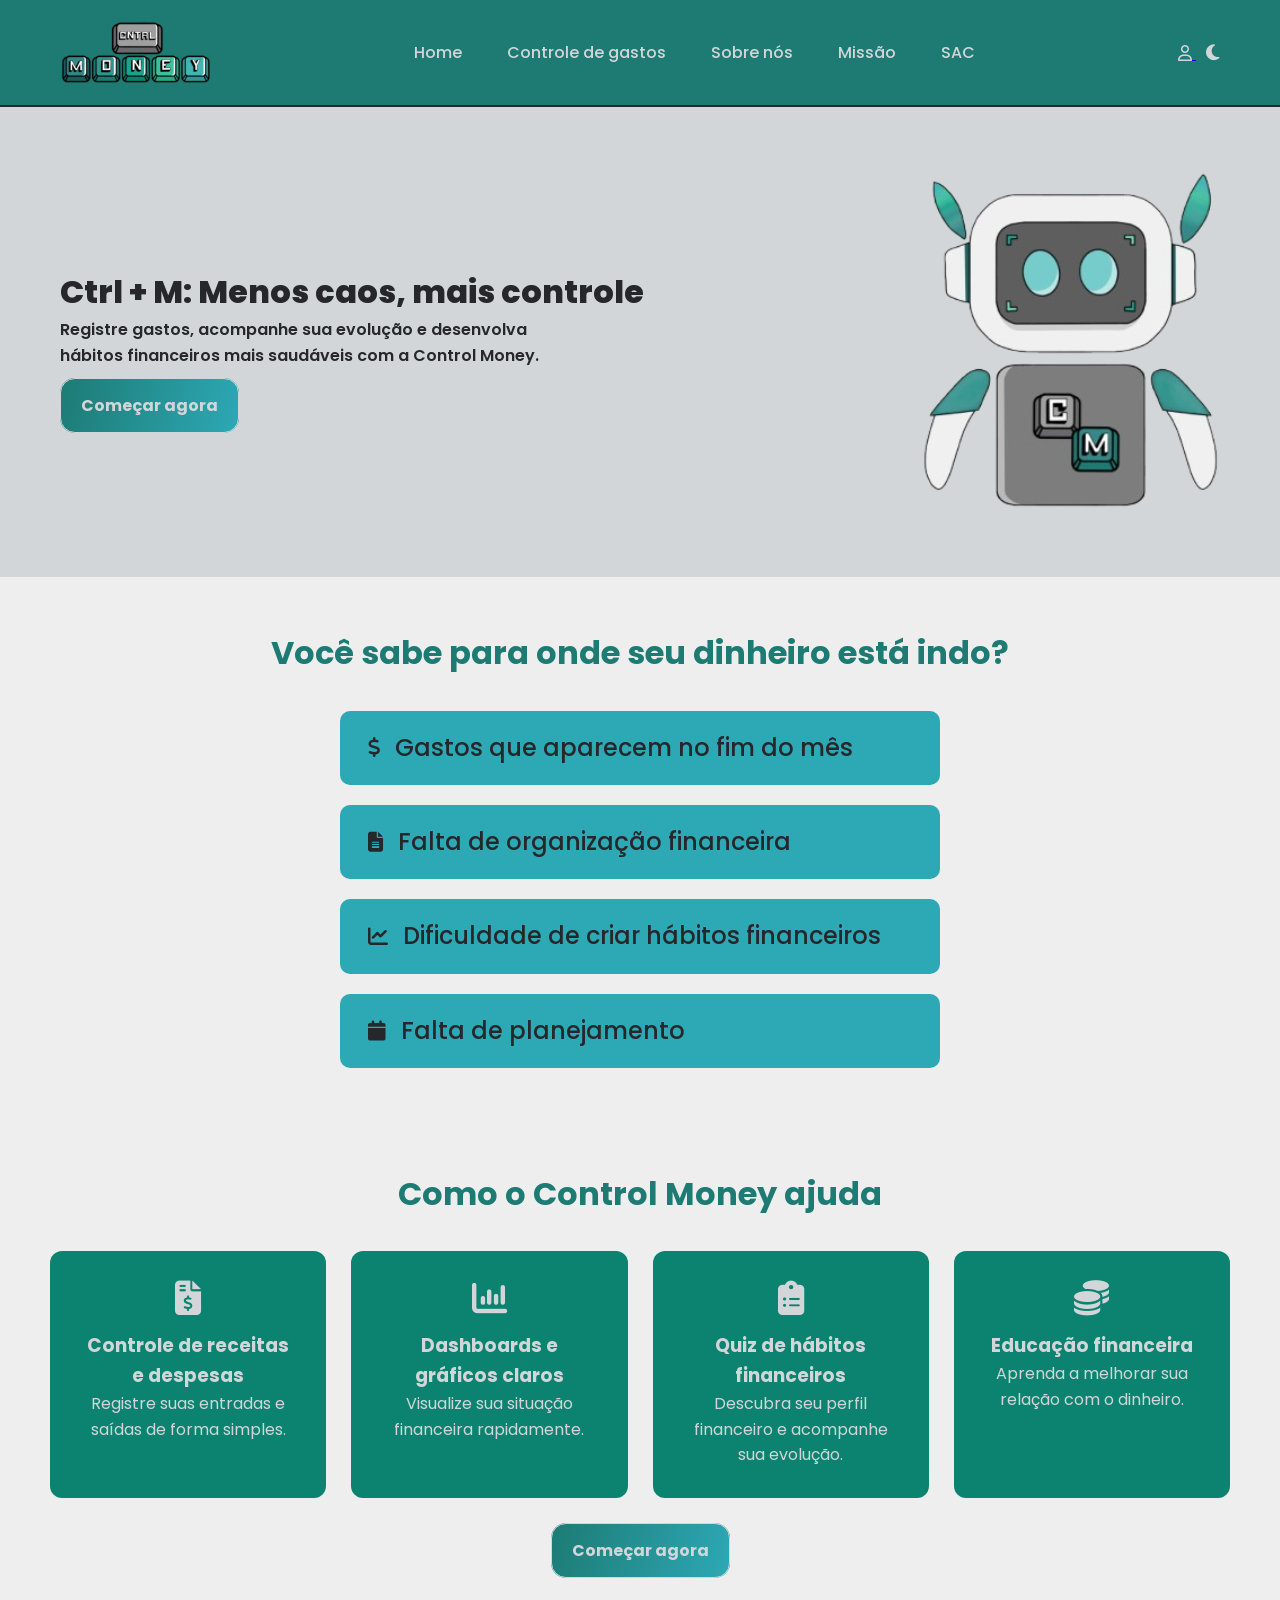
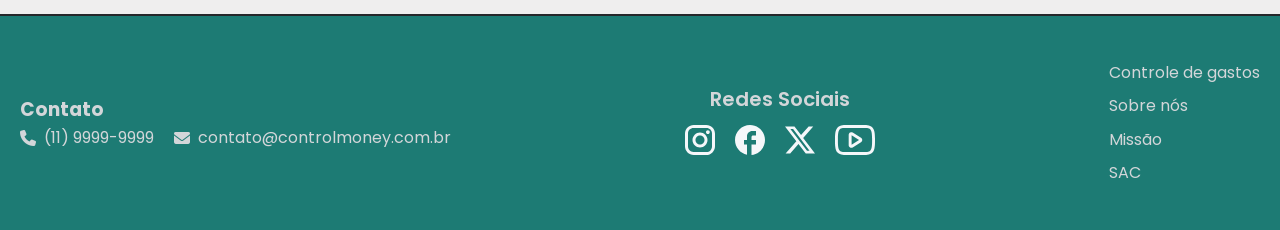
==== commit 1251e2c1: "FIX: componentização do footer" ====
--- a/index.html
+++ b/index.html
@@ -12,9 +12,13 @@
       href="https://fonts.googleapis.com/css2?family=Poppins:wght@300;400;500;600;700&display=swap"
       rel="stylesheet"
     />
-    <link rel="shortcut icon" href="./img/logo-mobile.svg" type="image/x-icon">
+    <link
+      rel="shortcut icon"
+      href="./img/logo-mobile.svg"
+      type="image/x-icon"
+    />
     <script src="https://cdn.jsdelivr.net/npm/gsap@3.14.2/dist/gsap.min.js"></script>
-        <title>Control Money</title>
+    <title>Control Money</title>
   </head>
 
   <body>
@@ -89,61 +93,21 @@
       </section>
     </main>
 
-    
-    
-<!--Footer-->
-<div class="cm-footer">
-<footer class="footer">
-<div class="footer-contact"> 
-<h3>Contato</h3> 
+    <div id="footer"></div>
 
-<div class="contato-lado">   
-<div class="contato-link">
-<img src="./img/phone.svg" alt="celular">
-<p>(11) 9999-9999</h3></p>
-</div>
+    <script src="./js/script.js"></script>
+    <script src="./pages/questionario/js/script.js"></script>
+    <script type="module">
+      import Header from "./components/header/headerComponente.js";
+      new Header({ container: document.body });
+    </script>
 
-<div class="contato-link">
-<img src="./img/email (1).svg" alt="email">
-<p>contato@controlmoney.com.br</p>
-</div>
-</div>
-</div>
+    <script type="module">
+      import Footer from "./components/footer/footerComponent.js";
 
-
-<div class="redes">
-<h2>Redes Sociais</h2>
-<nav aria-label="Redes Sociais">
-<ul>
-
-<li><a href="#" class="redes-link"> <img src="./img/insta.svg" alt="Instagram"></a> </li>
-<li><a href="#"><img src="./img/face.svg" alt="Facebook"></a></li>
-<li><a href="#"><img src="./img/x.svg" alt="X"></a></li>
-<li><a href="#"><img src="./img/youtube.svg" alt="Youtube"></a></li>
-</ul>
-</nav>
-</div>
-
-
-<div class="outros">
-<nav>
-<ul>
-<li><a href="./pages/controle-de-gasto/controledegastos.html" >Controle de gastos</a></li>
-<li><a href="./pages/sobre-nos/page.html" >Sobre nós</a></li>
-<li><a href="#" >Missão</a></li>
-<li><a href="./pages/sac/page.html" >SAC</a></li>
-</ul>
-</nav>
-</div>
-
-</footer>
-</div>
-
-<script src="./js/script.js"></script>
-<script src="./pages/questionario/js/script.js"></script>
-<script type="module">
-import Header from "./components/header/headerComponente.js";
-new Header({ container: document.body });
-</script>
-</body>
+      new Footer({
+        container: document.querySelector("#footer"),
+      });
+    </script>
+  </body>
 </html>
--- a/css/home.css
+++ b/css/home.css
@@ -1,5 +1,6 @@
 @import url(../css/root.css);
 @import url(../components/header/header.css);
+@import url(../components/footer/footer.css);
 
 * {
   margin: 0;
@@ -201,127 +202,8 @@
   margin-top: 40px;
 }
 
-/* ================= FOOTER ================= */
-.footer {
-  box-sizing: border-box;
-  display: flex;
-  max-width: 1440px;
-  margin: auto;
-  padding: 20px;
-  justify-content: space-between;
-  align-items: center;
-  gap: 60px;
-  flex-wrap: wrap;
-}
-
-.cm-footer {
-  width: 100%;
-  background: var(--bg-header);
-  color: #d3d6d9;
-  text-decoration: none;
-  border-top: 2px solid #25272a;
-}
-
-.redes,
-.outros {
-  display: flex;
-  flex-direction: column;
-  gap: 10px;
-  align-self: center;
-}
-
-h2 {
-  display: flex;
-  font-weight: 600;
-  font-size: 20px;
-  justify-content: center;
-  align-items: center;
-  margin: 0;
-}
-
-.contato h2 {
-  justify-content: flex-start;
-}
-
-.contato-link {
-  display: flex;
-  align-items: center;
-  gap: 8px;
-  font-size: 16px;
-  text-decoration: none;
-}
-
-.contato-lado {
-  display: flex;
-  justify-content: center;
-  gap: 20px;
-}
-
-.redes ul {
-  display: flex;
-  gap: 20px;
-  padding: 0;
-  font-size: 16px;
-  list-style: none;
-  flex-wrap: wrap;
-  justify-content: center;
-}
-
-.redes,
-.outros a {
-  text-decoration: none;
-  color: #d3d6d9;
-}
-
-.outros ul {
-  line-height: 2.1;
-  font-size: 16px;
-  margin: 20px 0px;
-  list-style: none;
-}
-
-.outros a:hover {
-  background: var(--hoverButton-Header);
-  color: var(--text-buttons);
-}
-
 /*====== mobile=====*/
-@media (max-width: 1000px) {
-  .footer {
-    flex-direction: column;
-    align-items: center;
-    gap: 24px;
-  }
-}
-
-@media (max-width: 440px) {
-  .footer {
-    align-items: center;
-    flex-direction: column;
-    gap: 24px;
-    padding: 40px 20px;
-  }
-
-  .contato,
-  .outros {
-    display: flex;
-    flex-direction: column;
-    align-items: center;
-    text-align: center;
-    gap: 10px;
-  }
-
-  .contato-lado {
-    flex-direction: column;
-    margin: 10px;
-  }
-
-  .contato h2 {
-    align-self: center;
-    justify-content: center;
-    text-align: center;
-  }
-}
+
 
 /* ================= ANIMAÇÕES ================= */
 
@@ -413,8 +295,5 @@
     align-items: center;
   }
 
-  .footer {
-    flex-direction: column;
-    text-align: center;
-  }
-}
+
+}
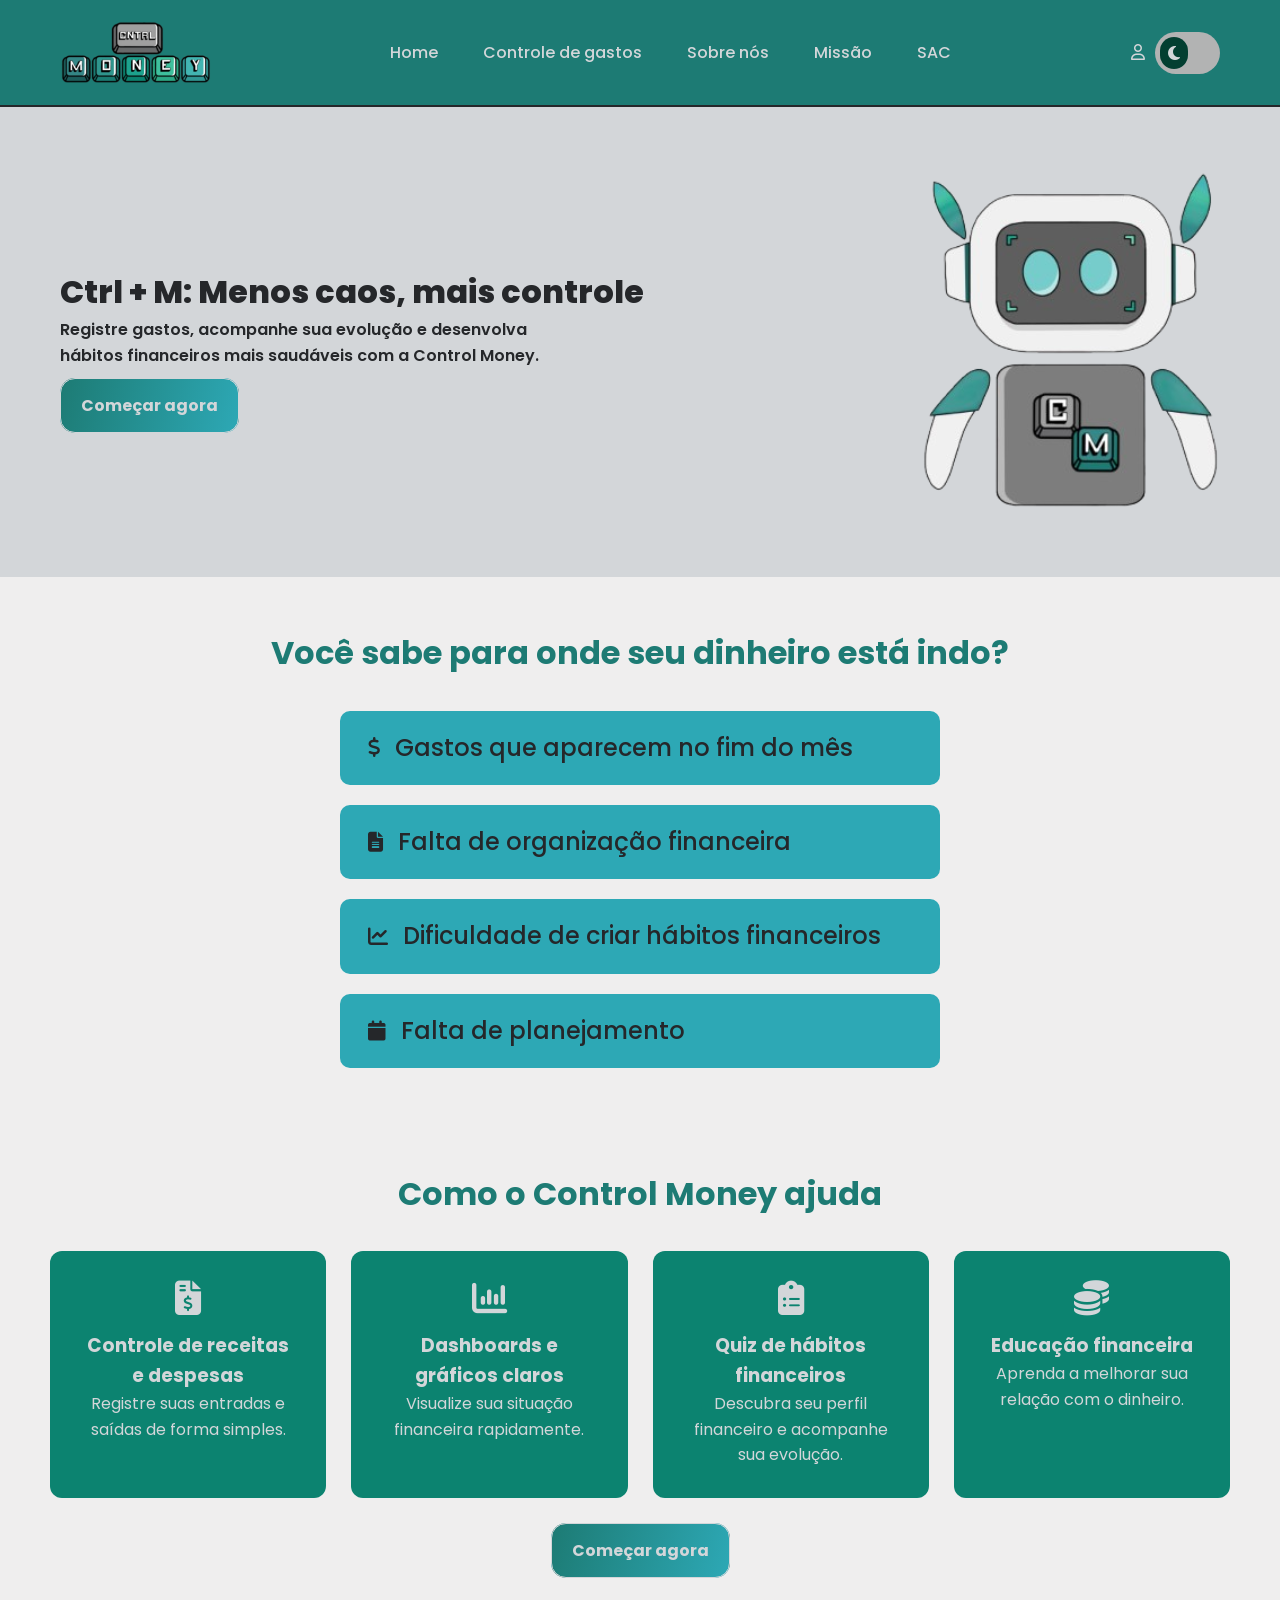
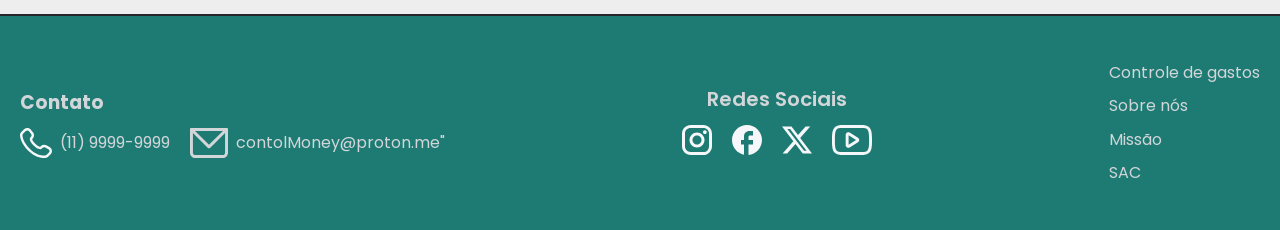
==== commit acb77c06: "Feat: botão de trocar tema, componente e alteração de botão no header" ====
--- a/index.html
+++ b/index.html
@@ -10,13 +10,8 @@
     />
     <link
       href="https://fonts.googleapis.com/css2?family=Poppins:wght@300;400;500;600;700&display=swap"
-      rel="stylesheet"
-    />
-    <link
-      rel="shortcut icon"
-      href="./img/logo-mobile.svg"
-      type="image/x-icon"
-    />
+      rel="stylesheet" />
+    <link rel="shortcut icon" href="./img/logo-mobile.svg" type="image/x-icon" />
     <script src="https://cdn.jsdelivr.net/npm/gsap@3.14.2/dist/gsap.min.js"></script>
     <title>Control Money</title>
   </head>
@@ -96,7 +91,6 @@
     <div id="footer"></div>
 
     <script src="./js/script.js"></script>
-    <script src="./pages/questionario/js/script.js"></script>
     <script type="module">
       import Header from "./components/header/headerComponente.js";
       new Header({ container: document.body });
--- a/css/home.css
+++ b/css/home.css
@@ -202,8 +202,6 @@
   margin-top: 40px;
 }
 
-/*====== mobile=====*/
-
 
 /* ================= ANIMAÇÕES ================= */
 
